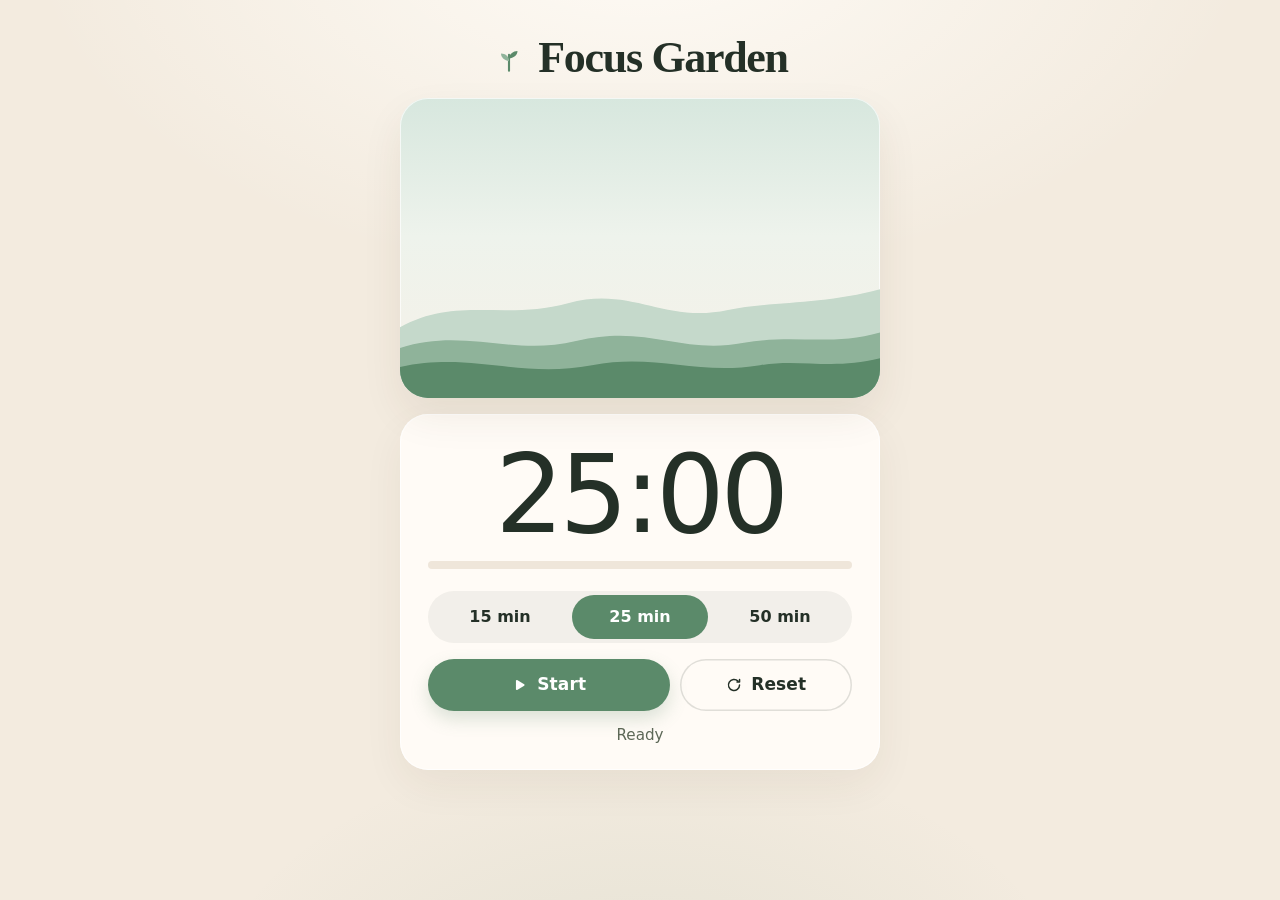
==== builds/focus-garden/index.html @ d76f350e "Add the Focus Garden plan and timer shell. Scaffold a plain HTML focus timer with duration choices, " ====
<!DOCTYPE html>
<html lang="en">
  <head>
    <meta charset="utf-8">
    <meta name="viewport" content="width=device-width, initial-scale=1">
    <meta name="theme-color" content="#f3ebdf">
    <title>Focus Garden</title>
    <link rel="icon" href="data:image/svg+xml,%3Csvg xmlns='http://www.w3.org/2000/svg' viewBox='0 0 32 32'%3E%3Cpath d='M16 28V13' stroke='%235B8A6A' stroke-width='2' stroke-linecap='round' fill='none'/%3E%3Cpath d='M16 19c-4-.6-7.5-3.2-7.5-7.2 4.2.2 6.6 2.4 7.5 5.6' fill='%238FB39A'/%3E%3Cpath d='M16 16.5c4-.7 8-3 8-7.2-4.4.3-6.8 2.6-8 5.8' fill='%235B8A6A'/%3E%3C/svg%3E">
    <link rel="stylesheet" href="styles.css">
  </head>
  <body>
    <main class="app" id="app" data-phase="idle">
      <header class="mast">
        <svg class="mark" viewBox="0 0 32 32" aria-hidden="true">
          <path d="M16 28V13" fill="none" stroke="#5B8A6A" stroke-width="2" stroke-linecap="round"></path>
          <path d="M16 19c-4-.6-7.5-3.2-7.5-7.2 4.2.2 6.6 2.4 7.5 5.6" fill="#8FB39A"></path>
          <path d="M16 16.5c4-.7 8-3 8-7.2-4.4.3-6.8 2.6-8 5.8" fill="#5B8A6A"></path>
        </svg>
        <h1>Focus Garden</h1>
      </header>

      <section id="scene" aria-label="Garden scene">
        <svg class="ground" viewBox="0 0 600 160" preserveAspectRatio="none" aria-hidden="true">
          <path fill="#c5d9cb" d="M0 78c70-36 130-8 210-28 80-20 120 24 200 8 50-10 120-6 190-24v126H0V78z"></path>
          <path fill="#8FB39A" d="M0 102c80-24 140 10 220-8 90-20 130 16 210 2 60-10 110 4 170-12v76H0v-58z"></path>
          <path fill="#5B8A6A" d="M0 124c90-18 150 14 240-2 80-14 130 12 210 0 50-8 90 6 150-8v46H0v-36z"></path>
        </svg>
      </section>

      <section class="panel" aria-labelledby="timer-heading">
        <h2 id="timer-heading" class="visually-hidden">Focus timer</h2>
        <time id="time" class="time" role="timer" aria-label="Time remaining" datetime="PT25M">25:00</time>
        <div
          id="track"
          class="track"
          role="progressbar"
          aria-valuemin="0"
          aria-valuemax="100"
          aria-valuenow="0"
          aria-label="Session progress"
        >
          <span class="track-fill"></span>
        </div>

        <div class="durations" id="durations" role="radiogroup" aria-label="Session length">
          <label class="duration">
            <input type="radio" name="minutes" value="15">
            <span>15 min</span>
          </label>
          <label class="duration">
            <input type="radio" name="minutes" value="25" checked>
            <span>25 min</span>
          </label>
          <label class="duration">
            <input type="radio" name="minutes" value="50">
            <span>50 min</span>
          </label>
        </div>

        <div class="controls">
          <button type="button" id="toggle" class="btn btn-primary" aria-pressed="false">
            <svg class="icon" id="icon-play" viewBox="0 0 24 24" aria-hidden="true">
              <path fill="currentColor" d="M8.2 5.35c-.72-.43-1.64.09-1.64.92v11.46c0 .83.92 1.35 1.64.92l9.35-5.73c.7-.43.7-1.41 0-1.84L8.2 5.35z"></path>
            </svg>
            <svg class="icon" id="icon-pause" viewBox="0 0 24 24" aria-hidden="true" hidden>
              <rect x="6" y="5" width="4.2" height="14" rx="1.3" fill="currentColor"></rect>
              <rect x="13.8" y="5" width="4.2" height="14" rx="1.3" fill="currentColor"></rect>
            </svg>
            <span id="toggle-label">Start</span>
          </button>
          <button type="button" id="reset" class="btn btn-ghost">
            <svg class="icon" viewBox="0 0 24 24" aria-hidden="true">
              <path fill="none" stroke="currentColor" stroke-width="2" stroke-linecap="round" stroke-linejoin="round" d="M19.4 12a7.4 7.4 0 1 1-2.05-5.15"></path>
              <path fill="none" stroke="currentColor" stroke-width="2" stroke-linecap="round" stroke-linejoin="round" d="M19.4 4.6V8h-3.4"></path>
            </svg>
            <span>Reset</span>
          </button>
        </div>
        <p id="status" class="phase" aria-live="polite">Ready</p>
      </section>
    </main>
    <script src="app.js"></script>
  </body>
</html>
---- builds/focus-garden/styles.css ----
:root {
  --bg: #f3ebdf;
  --ink: #243027;
  --muted: #5c6756;
  --sage: #5b8a6a;
  --sage-deep: #3f6b50;
  --sage-soft: #e4f0e7;
  --sage-mist: #d5e6dc;
  --paper: #fffbf6;
  --line: rgba(36, 48, 39, 0.14);
  --focus-progress: 0;
  --font-sans: Inter, "Avenir Next", "Segoe UI", "Helvetica Neue", system-ui, sans-serif;
  --font-serif: "Iowan Old Style", "Palatino Linotype", Palatino, "Liberation Serif", Georgia, serif;
  color-scheme: light;
}

*,
*::before,
*::after {
  box-sizing: border-box;
}

html,
body {
  margin: 0;
  min-height: 100%;
}

body {
  min-height: 100dvh;
  background-color: var(--bg);
  background-image:
    radial-gradient(900px 520px at 50% -8%, rgba(255, 252, 247, 0.95), transparent 68%),
    radial-gradient(640px 420px at 50% 115%, rgba(91, 138, 106, 0.1), transparent 70%);
  color: var(--ink);
  font-family: var(--font-sans);
  font-size: 16px;
  line-height: 1.4;
  -webkit-text-size-adjust: 100%;
  text-rendering: optimizeLegibility;
}

button,
input {
  font: inherit;
  color: inherit;
}

button {
  -webkit-tap-highlight-color: transparent;
}

::selection {
  background: #cfe0d4;
  color: var(--ink);
}

.app {
  width: min(100%, 32.5rem);
  margin: 0 auto;
  padding:
    calc(clamp(20px, 4vh, 56px) + env(safe-area-inset-top))
    20px
    calc(36px + env(safe-area-inset-bottom));
}

.mast {
  display: flex;
  align-items: center;
  justify-content: center;
  gap: 12px;
  margin: 0 0 18px;
}

.mark {
  width: 34px;
  height: 34px;
  flex: 0 0 auto;
}

.mast h1 {
  margin: 0;
  font-family: var(--font-serif);
  font-size: clamp(2rem, 6vw, 2.75rem);
  font-weight: 600;
  letter-spacing: -0.03em;
  line-height: 1;
}

#scene {
  position: relative;
  aspect-ratio: 16 / 10;
  border-radius: 28px;
  overflow: hidden;
  background: linear-gradient(180deg, #d7e7de 0%, #eef3ec 46%, #f6f1e8 100%);
  box-shadow:
    inset 0 0 0 1px rgba(255, 255, 255, 0.7),
    0 18px 40px rgba(72, 52, 24, 0.08);
}

.ground {
  position: absolute;
  left: 0;
  right: 0;
  bottom: 0;
  width: 100%;
  height: 46%;
  display: block;
}

.panel {
  margin-top: 16px;
  padding: 26px 18px 18px;
  border-radius: 28px;
  background: var(--paper);
  box-shadow:
    0 16px 40px rgba(72, 52, 24, 0.06),
    inset 0 0 0 1px rgba(255, 255, 255, 0.8);
}

.time {
  display: block;
  margin: 0;
  text-align: center;
  font-variant-numeric: tabular-nums;
  font-feature-settings: "tnum" 1;
  font-size: clamp(4.5rem, 16vw, 6.75rem);
  font-weight: 500;
  letter-spacing: -0.04em;
  line-height: 0.9;
  color: var(--ink);
}

.track {
  height: 8px;
  width: 100%;
  margin: 18px 0 0;
  border-radius: 999px;
  background: #efe6da;
  overflow: hidden;
}

.track-fill {
  display: block;
  height: 100%;
  width: 100%;
  border-radius: inherit;
  background: var(--sage);
  transform: scaleX(var(--focus-progress, 0));
  transform-origin: left center;
}

.durations {
  display: grid;
  grid-template-columns: repeat(3, 1fr);
  gap: 4px;
  margin-top: 22px;
  padding: 4px;
  border-radius: 999px;
  background: rgba(36, 48, 39, 0.06);
  transition: opacity 180ms ease;
}

.duration {
  position: relative;
  display: grid;
  place-items: center;
  min-height: 44px;
  border-radius: 999px;
  color: var(--ink);
  font-size: 1rem;
  font-weight: 600;
  font-variant-numeric: tabular-nums;
  cursor: pointer;
  transition: background-color 180ms ease, color 180ms ease;
}

.duration input {
  position: absolute;
  inset: 0;
  margin: 0;
  opacity: 0;
  cursor: inherit;
}

.duration:hover {
  background: rgba(91, 138, 106, 0.12);
}

.duration:has(input:checked) {
  background: var(--sage);
  color: #fff;
}

.duration:has(input:checked):hover {
  background: var(--sage-deep);
}

.duration:has(input:focus-visible) {
  outline: 2px solid var(--ink);
  outline-offset: 2px;
}

.durations.is-locked {
  opacity: 0.5;
}

.durations.is-locked .duration,
.durations.is-locked .duration input {
  cursor: not-allowed;
}

.durations.is-locked .duration:hover {
  background: transparent;
}

.durations.is-locked .duration:has(input:checked),
.durations.is-locked .duration:has(input:checked):hover {
  background: var(--sage);
  color: #fff;
}

.controls {
  display: grid;
  grid-template-columns: 1.4fr 1fr;
  gap: 10px;
  margin-top: 16px;
}

.btn {
  display: inline-flex;
  align-items: center;
  justify-content: center;
  gap: 8px;
  min-height: 52px;
  padding: 0 16px;
  border: 0;
  border-radius: 999px;
  font-size: 1.0625rem;
  font-weight: 600;
  letter-spacing: 0.01em;
  cursor: pointer;
  user-select: none;
  transition:
    background-color 180ms ease,
    color 180ms ease,
    transform 180ms ease,
    box-shadow 180ms ease;
}

.btn:hover:not(:disabled) {
  transform: translateY(-1px);
}

.btn:active:not(:disabled) {
  transform: translateY(0);
}

.btn:focus-visible {
  outline: 2px solid var(--ink);
  outline-offset: 3px;
}

.btn:disabled {
  cursor: not-allowed;
  transform: none;
}

.icon {
  width: 18px;
  height: 18px;
  flex: 0 0 auto;
}

.icon[hidden] {
  display: none;
}

.btn-primary {
  background: var(--sage);
  color: #fff;
  box-shadow: 0 8px 18px rgba(91, 138, 106, 0.22);
}

.btn-primary:hover:not(:disabled) {
  background: var(--sage-deep);
}

.btn-primary:disabled {
  background: #c5d5c9;
  color: #f7faf7;
  box-shadow: none;
}

.btn-ghost {
  background: transparent;
  color: var(--ink);
  box-shadow: inset 0 0 0 1.5px var(--line);
}

.btn-ghost:hover {
  background: var(--sage-soft);
}

.app[data-phase="complete"] .btn-ghost {
  background: var(--sage-soft);
  box-shadow: inset 0 0 0 1.5px var(--sage);
}

.phase {
  margin: 14px 0 0;
  min-height: 1.5em;
  text-align: center;
  font-size: 0.95rem;
  color: var(--muted);
  transition: color 180ms ease;
}

.app[data-phase="complete"] .phase {
  color: var(--sage-deep);
  font-weight: 600;
}

.visually-hidden {
  position: absolute;
  width: 1px;
  height: 1px;
  padding: 0;
  margin: -1px;
  overflow: hidden;
  clip: rect(0, 0, 0, 0);
  white-space: nowrap;
  border: 0;
}

@media (min-width: 720px) {
  .panel {
    padding: 32px 28px 22px;
  }
}

@media (prefers-reduced-motion: reduce) {
  *,
  *::before,
  *::after {
    transition: none !important;
  }
}
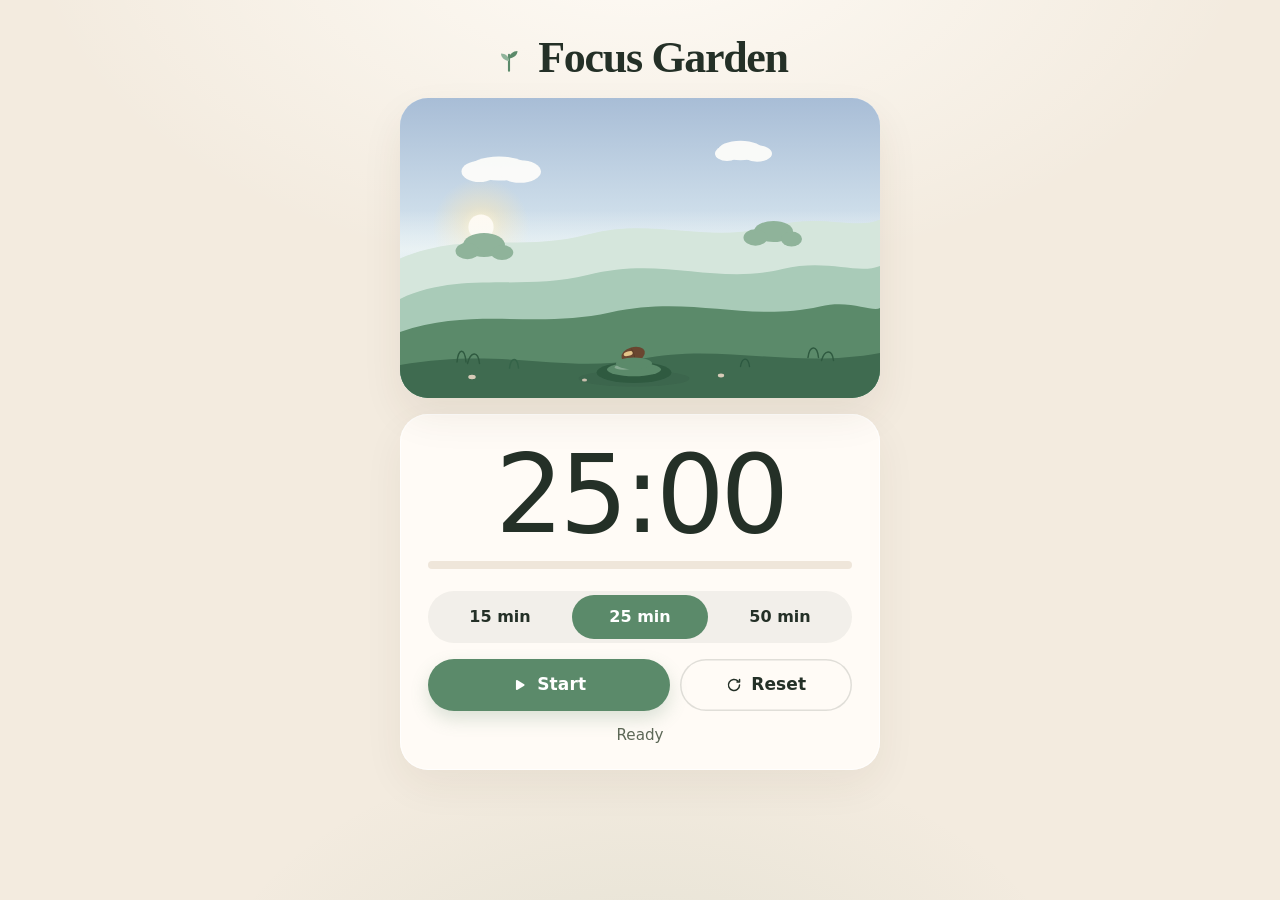
==== commit 320935a7: "Add a progress-driven garden scene to Focus Garden Replace the placeholder hills with an inline SVG " ====
--- a/builds/focus-garden/index.html
+++ b/builds/focus-garden/index.html
@@ -19,11 +19,316 @@
         <h1>Focus Garden</h1>
       </header>
 
-      <section id="scene" aria-label="Garden scene">
-        <svg class="ground" viewBox="0 0 600 160" preserveAspectRatio="none" aria-hidden="true">
-          <path fill="#c5d9cb" d="M0 78c70-36 130-8 210-28 80-20 120 24 200 8 50-10 120-6 190-24v126H0V78z"></path>
-          <path fill="#8FB39A" d="M0 102c80-24 140 10 220-8 90-20 130 16 210 2 60-10 110 4 170-12v76H0v-58z"></path>
-          <path fill="#5B8A6A" d="M0 124c90-18 150 14 240-2 80-14 130 12 210 0 50-8 90 6 150-8v46H0v-36z"></path>
+      <section id="scene" aria-label="Garden scene" data-stage="seed" data-critters="">
+        <p id="scene-status" class="visually-hidden" aria-live="polite">A seed rests in the soil.</p>
+        <svg class="scene-art" viewBox="0 0 640 400" preserveAspectRatio="xMidYMid slice" aria-hidden="true">
+          <defs>
+            <linearGradient id="fg-sky-morning" x1="0" y1="0" x2="0" y2="1">
+              <stop offset="0%" stop-color="#A8BDD6"></stop>
+              <stop offset="46%" stop-color="#D5E4EE"></stop>
+              <stop offset="100%" stop-color="#E7F2EA"></stop>
+            </linearGradient>
+            <linearGradient id="fg-sky-midday" x1="0" y1="0" x2="0" y2="1">
+              <stop offset="0%" stop-color="#6EB4E2"></stop>
+              <stop offset="42%" stop-color="#C9EEE6"></stop>
+              <stop offset="100%" stop-color="#F4F7EE"></stop>
+            </linearGradient>
+            <linearGradient id="fg-sky-evening" x1="0" y1="0" x2="0" y2="1">
+              <stop offset="0%" stop-color="#EF9358"></stop>
+              <stop offset="34%" stop-color="#F6C592"></stop>
+              <stop offset="68%" stop-color="#F7E6CF"></stop>
+              <stop offset="100%" stop-color="#E4EFE4"></stop>
+            </linearGradient>
+            <radialGradient id="fg-sun-halo" cx="50%" cy="50%" r="50%">
+              <stop offset="0%" stop-color="#FFF6D8" stop-opacity="0.95"></stop>
+              <stop offset="42%" stop-color="#FFE7B0" stop-opacity="0.42"></stop>
+              <stop offset="100%" stop-color="#FFE7B0" stop-opacity="0"></stop>
+            </radialGradient>
+            <radialGradient id="fg-sun-warm" cx="50%" cy="50%" r="50%">
+              <stop offset="0%" stop-color="#FFB15A" stop-opacity="0.9"></stop>
+              <stop offset="48%" stop-color="#FF9442" stop-opacity="0.38"></stop>
+              <stop offset="100%" stop-color="#FF9442" stop-opacity="0"></stop>
+            </radialGradient>
+            <linearGradient id="fg-mist" x1="0" y1="0" x2="0" y2="1">
+              <stop offset="0%" stop-color="#F4F8F6" stop-opacity="0"></stop>
+              <stop offset="48%" stop-color="#F7FBF8" stop-opacity="0.8"></stop>
+              <stop offset="100%" stop-color="#F7FBF8" stop-opacity="0"></stop>
+            </linearGradient>
+          </defs>
+
+          <g class="sky sky-morning">
+            <rect width="640" height="400" fill="url(#fg-sky-morning)"></rect>
+          </g>
+          <g class="sky sky-midday">
+            <rect width="640" height="400" fill="url(#fg-sky-midday)"></rect>
+          </g>
+          <g class="sky sky-evening">
+            <rect width="640" height="400" fill="url(#fg-sky-evening)"></rect>
+          </g>
+
+          <g class="sun" transform="translate(108 172) scale(1.12)">
+            <circle class="sun-halo" r="58" fill="url(#fg-sun-halo)"></circle>
+            <circle class="sun-warm" r="58" fill="url(#fg-sun-warm)"></circle>
+            <circle class="sun-core" r="15" fill="#FFFAF2"></circle>
+          </g>
+
+          <g transform="translate(132 84)">
+            <g class="cloud cloud-a">
+              <ellipse cx="0" cy="10" rx="40" ry="16" fill="#FFFEFB"></ellipse>
+              <ellipse cx="-26" cy="14" rx="24" ry="14" fill="#FFFEFB"></ellipse>
+              <ellipse cx="28" cy="14" rx="28" ry="15" fill="#FFFEFB"></ellipse>
+            </g>
+          </g>
+          <g transform="translate(454 62)">
+            <g class="cloud cloud-b">
+              <ellipse cx="0" cy="8" rx="30" ry="13" fill="#FFFEFB"></ellipse>
+              <ellipse cx="22" cy="12" rx="20" ry="11" fill="#FFFEFB"></ellipse>
+              <ellipse cx="-18" cy="12" rx="16" ry="10" fill="#FFFEFB"></ellipse>
+            </g>
+          </g>
+
+          <rect class="mist" x="0" y="150" width="640" height="110" fill="url(#fg-mist)"></rect>
+
+          <g transform="translate(548 78)">
+            <g class="critter critter-bird">
+              <g class="critter-motion">
+                <path d="M12 0C22 -2 32 -10 34 -4C28 0 20 2 12 2Z" fill="#243027"></path>
+                <path d="M12 3C22 6 32 12 34 5C26 8 18 6 12 3Z" fill="#3F6B50"></path>
+                <ellipse cx="0" cy="2" rx="16" ry="9" fill="#243027"></ellipse>
+                <ellipse cx="-1" cy="5" rx="9" ry="5" fill="#F3EBDF"></ellipse>
+                <g class="bird-wing">
+                  <path d="M-1 0C8 1 12 10 3 12C-5 10 -9 4 -1 0Z" fill="#5B8A6A"></path>
+                </g>
+                <circle cx="-13" cy="-3" r="7.5" fill="#243027"></circle>
+                <path d="M-19 -3L-29 -1L-19 2.5Z" fill="#E7B15A"></path>
+                <circle cx="-15" cy="-4.4" r="1.7" fill="#FFFAF4"></circle>
+                <circle cx="-15.45" cy="-4.4" r="0.8" fill="#243027"></circle>
+              </g>
+            </g>
+          </g>
+
+          <path fill="#D5E6DC" d="M0 214C90 176 160 206 250 182C340 158 410 196 500 170C560 154 610 176 640 162V400H0V214Z"></path>
+          <g fill="#8FB39A">
+            <ellipse cx="112" cy="196" rx="28" ry="16"></ellipse>
+            <ellipse cx="90" cy="204" rx="16" ry="11"></ellipse>
+            <ellipse cx="136" cy="206" rx="15" ry="10"></ellipse>
+            <ellipse cx="498" cy="178" rx="26" ry="14"></ellipse>
+            <ellipse cx="474" cy="186" rx="16" ry="11"></ellipse>
+            <ellipse cx="522" cy="188" rx="14" ry="10"></ellipse>
+          </g>
+          <path fill="#A9CBB8" d="M0 268C80 230 160 258 250 236C350 210 420 250 510 228C570 214 610 236 640 224V400H0V268Z"></path>
+          <path fill="#5B8A6A" d="M0 312C100 278 180 308 280 286C390 262 460 300 560 278C600 268 630 286 640 280V400H0V312Z"></path>
+          <path fill="#3F6B50" d="M0 356C140 332 220 368 320 348C430 326 520 362 640 340V400H0V356Z"></path>
+          <rect class="ground-warm" x="0" y="250" width="640" height="150" fill="#F0A56A"></rect>
+
+          <g class="tufts" fill="none" stroke-linecap="round">
+            <path d="M76 352C78 334 86 332 88 352" stroke="#2F5A40" stroke-width="2"></path>
+            <path d="M90 354C94 338 104 336 106 354" stroke="#2F5A40" stroke-width="2"></path>
+            <path d="M146 360C148 346 156 344 158 360" stroke="#346348" stroke-width="2"></path>
+            <path d="M544 346C546 330 556 328 558 346" stroke="#2F5A40" stroke-width="2"></path>
+            <path d="M562 350C566 336 576 334 578 350" stroke="#2F5A40" stroke-width="2"></path>
+            <path d="M454 358C456 346 464 344 466 358" stroke="#2C5840" stroke-width="1.8"></path>
+          </g>
+          <g fill="#D7CBB8">
+            <ellipse cx="96" cy="372" rx="5" ry="3"></ellipse>
+            <ellipse cx="428" cy="370" rx="4.2" ry="2.6"></ellipse>
+            <ellipse cx="246" cy="376" rx="3.4" ry="2.1"></ellipse>
+          </g>
+
+          <ellipse cx="312" cy="374" rx="74" ry="11" fill="#243027" opacity="0.08"></ellipse>
+          <ellipse cx="312" cy="366" rx="50" ry="14" fill="#2F5A40"></ellipse>
+          <ellipse cx="312" cy="362" rx="36" ry="9" fill="#5B8A6A"></ellipse>
+          <ellipse cx="298" cy="359" rx="12" ry="3.2" fill="#EDF6F0" opacity="0.3"></ellipse>
+
+          <g class="plant plant-seed">
+            <g transform="rotate(-16 312 346)">
+              <ellipse cx="312" cy="342" rx="16" ry="10" fill="#6A4630"></ellipse>
+              <ellipse cx="306" cy="339" rx="6.2" ry="3" fill="#E4C48A"></ellipse>
+              <path d="M312 334C314 340 313 348 312 352" fill="none" stroke="#4A3018" stroke-width="1.1" stroke-linecap="round" opacity="0.4"></path>
+            </g>
+            <ellipse cx="312" cy="354" rx="24" ry="8" fill="#5B8A6A"></ellipse>
+          </g>
+
+          <g class="plant plant-sprout">
+            <g class="plant-sway">
+              <path d="M312 364C311 348 309 334 308 318" fill="none" stroke="#3F6B50" stroke-width="5.5" stroke-linecap="round"></path>
+              <path d="M312 364C311 348 309 334 308 318" fill="none" stroke="#9DC7AD" stroke-width="2" stroke-linecap="round" opacity="0.7"></path>
+              <ellipse cx="284" cy="312" rx="22" ry="8" fill="#3F6B50" transform="rotate(48 284 312)"></ellipse>
+              <ellipse cx="338" cy="308" rx="24" ry="8.5" fill="#2F5A40" transform="rotate(-42 338 308)"></ellipse>
+            </g>
+          </g>
+
+          <g class="plant plant-leaves">
+            <g class="plant-sway">
+              <path d="M312 364C311 348 309 334 308 318" fill="none" stroke="#3F6B50" stroke-width="5.5" stroke-linecap="round"></path>
+              <path d="M308 318C306 298 311 272 309 250" fill="none" stroke="#3F6B50" stroke-width="5.5" stroke-linecap="round"></path>
+              <path d="M312 364C311 348 309 334 308 318" fill="none" stroke="#9DC7AD" stroke-width="2" stroke-linecap="round" opacity="0.7"></path>
+              <path d="M308 318C306 298 311 272 309 250" fill="none" stroke="#9DC7AD" stroke-width="2" stroke-linecap="round" opacity="0.7"></path>
+              <ellipse cx="284" cy="312" rx="22" ry="8" fill="#3F6B50" transform="rotate(48 284 312)"></ellipse>
+              <ellipse cx="338" cy="308" rx="24" ry="8.5" fill="#2F5A40" transform="rotate(-42 338 308)"></ellipse>
+              <ellipse cx="258" cy="274" rx="30" ry="10" fill="#5B8A6A" transform="rotate(38 258 274)"></ellipse>
+              <ellipse cx="362" cy="260" rx="32" ry="10" fill="#3F6B50" transform="rotate(-36 362 260)"></ellipse>
+            </g>
+          </g>
+
+          <g class="plant plant-tall">
+            <g class="plant-sway">
+              <path d="M312 364C311 348 309 334 308 318" fill="none" stroke="#3F6B50" stroke-width="5.5" stroke-linecap="round"></path>
+              <path d="M308 318C306 298 311 272 309 250" fill="none" stroke="#3F6B50" stroke-width="5.5" stroke-linecap="round"></path>
+              <path d="M309 250C307 226 314 198 305 174" fill="none" stroke="#3F6B50" stroke-width="5.5" stroke-linecap="round"></path>
+              <path d="M312 364C311 348 309 334 308 318" fill="none" stroke="#9DC7AD" stroke-width="2" stroke-linecap="round" opacity="0.7"></path>
+              <path d="M308 318C306 298 311 272 309 250" fill="none" stroke="#9DC7AD" stroke-width="2" stroke-linecap="round" opacity="0.7"></path>
+              <path d="M309 250C307 226 314 198 305 174" fill="none" stroke="#9DC7AD" stroke-width="2" stroke-linecap="round" opacity="0.7"></path>
+              <ellipse cx="284" cy="312" rx="22" ry="8" fill="#3F6B50" transform="rotate(48 284 312)"></ellipse>
+              <ellipse cx="338" cy="308" rx="24" ry="8.5" fill="#2F5A40" transform="rotate(-42 338 308)"></ellipse>
+              <ellipse cx="258" cy="274" rx="30" ry="10" fill="#5B8A6A" transform="rotate(38 258 274)"></ellipse>
+              <ellipse cx="362" cy="260" rx="32" ry="10" fill="#3F6B50" transform="rotate(-36 362 260)"></ellipse>
+              <ellipse cx="256" cy="212" rx="28" ry="9" fill="#8FB39A" transform="rotate(44 256 212)"></ellipse>
+              <ellipse cx="358" cy="190" rx="30" ry="9.5" fill="#5B8A6A" transform="rotate(-40 358 190)"></ellipse>
+              <g class="bud" transform="translate(305 156)">
+                <path d="M0 12C-8 6-7-10 0-18C7-10 8 6 0 12Z" fill="#8FB39A"></path>
+                <path d="M0 12C-5 4-4-1 0-4C4-1 5 4 0 12Z" fill="#3F6B50"></path>
+              </g>
+              <g class="bud" transform="translate(346 188) scale(0.78)">
+                <path d="M0 12C-8 6-7-10 0-18C7-10 8 6 0 12Z" fill="#8FB39A"></path>
+                <path d="M0 12C-5 4-4-1 0-4C4-1 5 4 0 12Z" fill="#3F6B50"></path>
+              </g>
+              <g class="bud" transform="translate(258 208) scale(0.62)">
+                <path d="M0 12C-8 6-7-10 0-18C7-10 8 6 0 12Z" fill="#8FB39A"></path>
+                <path d="M0 12C-5 4-4-1 0-4C4-1 5 4 0 12Z" fill="#3F6B50"></path>
+              </g>
+            </g>
+          </g>
+
+          <g class="plant plant-bloom">
+            <g class="plant-sway">
+              <path d="M312 364C311 348 309 334 308 318" fill="none" stroke="#3F6B50" stroke-width="5.5" stroke-linecap="round"></path>
+              <path d="M308 318C306 298 311 272 309 250" fill="none" stroke="#3F6B50" stroke-width="5.5" stroke-linecap="round"></path>
+              <path d="M309 250C307 226 314 198 305 174" fill="none" stroke="#3F6B50" stroke-width="5.5" stroke-linecap="round"></path>
+              <path d="M312 364C311 348 309 334 308 318" fill="none" stroke="#9DC7AD" stroke-width="2" stroke-linecap="round" opacity="0.7"></path>
+              <path d="M308 318C306 298 311 272 309 250" fill="none" stroke="#9DC7AD" stroke-width="2" stroke-linecap="round" opacity="0.7"></path>
+              <path d="M309 250C307 226 314 198 305 174" fill="none" stroke="#9DC7AD" stroke-width="2" stroke-linecap="round" opacity="0.7"></path>
+              <ellipse cx="284" cy="312" rx="22" ry="8" fill="#3F6B50" transform="rotate(48 284 312)"></ellipse>
+              <ellipse cx="338" cy="308" rx="24" ry="8.5" fill="#2F5A40" transform="rotate(-42 338 308)"></ellipse>
+              <ellipse cx="258" cy="274" rx="30" ry="10" fill="#5B8A6A" transform="rotate(38 258 274)"></ellipse>
+              <ellipse cx="362" cy="260" rx="32" ry="10" fill="#3F6B50" transform="rotate(-36 362 260)"></ellipse>
+              <ellipse cx="256" cy="212" rx="28" ry="9" fill="#8FB39A" transform="rotate(44 256 212)"></ellipse>
+              <ellipse cx="358" cy="190" rx="30" ry="9.5" fill="#5B8A6A" transform="rotate(-40 358 190)"></ellipse>
+              <circle cx="248" cy="272" r="2.1" fill="#F7FBF8" opacity="0.85"></circle>
+              <circle cx="376" cy="240" r="1.7" fill="#F7FBF8" opacity="0.8"></circle>
+              <g class="bloom-cluster">
+                <g class="flower" transform="translate(305 150)">
+                  <ellipse cy="10" rx="6.5" ry="4" fill="#3F6B50"></ellipse>
+                  <path fill="#FFFAF4" d="M0 3C7-6 8-18 0-28C-8-18-7-6 0 3Z"></path>
+                  <path fill="#F6F1E6" d="M0 3C7-6 8-18 0-28C-8-18-7-6 0 3Z" transform="rotate(72)"></path>
+                  <path fill="#FFFAF4" d="M0 3C7-6 8-18 0-28C-8-18-7-6 0 3Z" transform="rotate(144)"></path>
+                  <path fill="#F4EEE4" d="M0 3C7-6 8-18 0-28C-8-18-7-6 0 3Z" transform="rotate(216)"></path>
+                  <path fill="#FFFAF4" d="M0 3C7-6 8-18 0-28C-8-18-7-6 0 3Z" transform="rotate(288)"></path>
+                  <circle r="6.5" fill="#5B8A6A"></circle>
+                  <circle cy="-0.6" r="2.6" fill="#F0D48A"></circle>
+                </g>
+                <g class="flower" transform="translate(346 184) scale(0.78)">
+                  <ellipse cy="10" rx="6.5" ry="4" fill="#3F6B50"></ellipse>
+                  <path fill="#FFFAF4" d="M0 3C7-6 8-18 0-28C-8-18-7-6 0 3Z"></path>
+                  <path fill="#F6F1E6" d="M0 3C7-6 8-18 0-28C-8-18-7-6 0 3Z" transform="rotate(72)"></path>
+                  <path fill="#FFFAF4" d="M0 3C7-6 8-18 0-28C-8-18-7-6 0 3Z" transform="rotate(144)"></path>
+                  <path fill="#F4EEE4" d="M0 3C7-6 8-18 0-28C-8-18-7-6 0 3Z" transform="rotate(216)"></path>
+                  <path fill="#FFFAF4" d="M0 3C7-6 8-18 0-28C-8-18-7-6 0 3Z" transform="rotate(288)"></path>
+                  <circle r="6.5" fill="#5B8A6A"></circle>
+                  <circle cy="-0.6" r="2.6" fill="#F0D48A"></circle>
+                </g>
+                <g class="flower" transform="translate(258 204) scale(0.62)">
+                  <ellipse cy="10" rx="6.5" ry="4" fill="#3F6B50"></ellipse>
+                  <path fill="#FFFAF4" d="M0 3C7-6 8-18 0-28C-8-18-7-6 0 3Z"></path>
+                  <path fill="#F6F1E6" d="M0 3C7-6 8-18 0-28C-8-18-7-6 0 3Z" transform="rotate(72)"></path>
+                  <path fill="#FFFAF4" d="M0 3C7-6 8-18 0-28C-8-18-7-6 0 3Z" transform="rotate(144)"></path>
+                  <path fill="#F4EEE4" d="M0 3C7-6 8-18 0-28C-8-18-7-6 0 3Z" transform="rotate(216)"></path>
+                  <path fill="#FFFAF4" d="M0 3C7-6 8-18 0-28C-8-18-7-6 0 3Z" transform="rotate(288)"></path>
+                  <circle r="6.5" fill="#5B8A6A"></circle>
+                  <circle cy="-0.6" r="2.6" fill="#F0D48A"></circle>
+                </g>
+              </g>
+            </g>
+          </g>
+
+          <g class="fallen-petals">
+            <ellipse cx="268" cy="366" rx="8" ry="3.8" fill="#FFFAF4" transform="rotate(-24 268 366)"></ellipse>
+            <ellipse cx="362" cy="370" rx="7" ry="3.4" fill="#F3E6D4" transform="rotate(18 362 370)"></ellipse>
+          </g>
+
+          <g transform="translate(108 348) scale(1.22)">
+            <g class="critter critter-snail">
+              <g class="critter-motion">
+                <ellipse cx="6" cy="12" rx="16" ry="3.2" fill="#243027" opacity="0.1"></ellipse>
+                <path d="M-4 8C6 8 14 7 26 5" fill="none" stroke="#7D9E86" stroke-width="5" stroke-linecap="round"></path>
+                <path d="M20 4C23 -2 24 -8 21 -10" fill="none" stroke="#7D9E86" stroke-width="1.7" stroke-linecap="round"></path>
+                <circle cx="21" cy="-11" r="1.15" fill="#243027"></circle>
+                <path d="M14 5C16 -1 17 -5 15 -7" fill="none" stroke="#7D9E86" stroke-width="1.45" stroke-linecap="round"></path>
+                <circle cx="15" cy="-8" r="1" fill="#243027"></circle>
+                <circle cx="2" cy="1" r="12" fill="#5B8A6A"></circle>
+                <circle cx="2" cy="1" r="7" fill="none" stroke="#E7F3EB" stroke-width="1.7"></circle>
+                <circle cx="0" cy="2" r="2.6" fill="none" stroke="#E7F3EB" stroke-width="1.25"></circle>
+              </g>
+            </g>
+          </g>
+
+          <g transform="translate(198 354) scale(1.18)">
+            <g class="critter critter-beetle">
+              <g class="critter-motion">
+                <ellipse cx="0" cy="11" rx="12" ry="3" fill="#243027" opacity="0.1"></ellipse>
+                <ellipse cx="0" cy="2" rx="13" ry="8.5" fill="#5B8A6A"></ellipse>
+                <ellipse cx="-1" cy="1" rx="9" ry="6" fill="#3F6B50"></ellipse>
+                <path d="M0 -5V9" stroke="#2F5A40" stroke-width="1.1" opacity="0.55"></path>
+                <circle cx="4" cy="-1" r="1.5" fill="#F4F7F2" opacity="0.85"></circle>
+                <circle cx="-5" cy="0" r="1.25" fill="#F4F7F2" opacity="0.75"></circle>
+                <circle cx="11" cy="0" r="4.6" fill="#243027"></circle>
+                <circle cx="12.3" cy="-0.8" r="1" fill="#FFFFFF"></circle>
+                <path d="M-7 8L-12 14M-1 9L-2 15M7 8L11 14" fill="none" stroke="#243027" stroke-width="1.35" stroke-linecap="round"></path>
+              </g>
+            </g>
+          </g>
+
+          <g transform="translate(168 150)">
+            <g class="critter critter-butterfly">
+              <g class="critter-motion">
+                <g class="wing wing-left">
+                  <ellipse cx="-16" cy="-8" rx="18" ry="12" fill="#8FB39A"></ellipse>
+                  <ellipse cx="-13" cy="8" rx="13" ry="10" fill="#5B8A6A"></ellipse>
+                  <ellipse cx="-16" cy="-8" rx="7" ry="5" fill="#F7F3EA" opacity="0.75"></ellipse>
+                </g>
+                <g class="wing wing-right">
+                  <ellipse cx="16" cy="-8" rx="18" ry="12" fill="#8FB39A"></ellipse>
+                  <ellipse cx="13" cy="8" rx="13" ry="10" fill="#5B8A6A"></ellipse>
+                  <ellipse cx="16" cy="-8" rx="7" ry="5" fill="#F7F3EA" opacity="0.75"></ellipse>
+                </g>
+                <rect x="-1.4" y="-14" width="2.8" height="26" rx="1.4" fill="#243027"></rect>
+                <circle cy="-15" r="2.2" fill="#243027"></circle>
+                <path d="M-1 -16C-5 -23 -9 -23 -9 -18" fill="none" stroke="#243027" stroke-width="1.1" stroke-linecap="round"></path>
+                <path d="M1 -16C5 -23 9 -23 9 -18" fill="none" stroke="#243027" stroke-width="1.1" stroke-linecap="round"></path>
+              </g>
+            </g>
+          </g>
+
+          <g class="critter critter-firefly">
+            <g transform="translate(236 124)">
+              <g class="firefly">
+                <circle class="firefly-glow" r="14" fill="#FFF4C8"></circle>
+                <circle r="2.5" fill="#FFFAF0"></circle>
+              </g>
+            </g>
+            <g transform="translate(404 168)">
+              <g class="firefly">
+                <circle class="firefly-glow" r="12" fill="#FFF4C8"></circle>
+                <circle r="2.2" fill="#FFFAF0"></circle>
+              </g>
+            </g>
+            <g transform="translate(360 96)">
+              <g class="firefly">
+                <circle class="firefly-glow" r="10" fill="#FFF4C8"></circle>
+                <circle r="2" fill="#FFFAF0"></circle>
+              </g>
+            </g>
+          </g>
         </svg>
       </section>
 
--- a/builds/focus-garden/styles.css
+++ b/builds/focus-garden/styles.css
@@ -1,3 +1,9 @@
+@property --focus-progress {
+  syntax: "<number>";
+  inherits: true;
+  initial-value: 0;
+}
+
 :root {
   --bg: #f3ebdf;
   --ink: #243027;
@@ -92,20 +98,270 @@
   aspect-ratio: 16 / 10;
   border-radius: 28px;
   overflow: hidden;
-  background: linear-gradient(180deg, #d7e7de 0%, #eef3ec 46%, #f6f1e8 100%);
+  background: #c5d6e6;
   box-shadow:
     inset 0 0 0 1px rgba(255, 255, 255, 0.7),
     0 18px 40px rgba(72, 52, 24, 0.08);
-}
-
-.ground {
+  user-select: none;
+}
+
+.scene-art {
   position: absolute;
-  left: 0;
-  right: 0;
-  bottom: 0;
+  inset: 0;
   width: 100%;
-  height: 46%;
+  height: 100%;
   display: block;
+  pointer-events: none;
+}
+
+/* Sky crossfades with session progress: morning → midday → late day. */
+.sky-morning {
+  opacity: clamp(0, calc(1 - var(--focus-progress) * 1.55), 1);
+}
+
+.sky-midday {
+  opacity: clamp(0, min(
+    calc(var(--focus-progress) / 0.28),
+    calc((0.92 - var(--focus-progress)) / 0.34)
+  ), 1);
+}
+
+.sky-evening {
+  opacity: clamp(0, calc((var(--focus-progress) - 0.42) / 0.58), 1);
+}
+
+.sun-warm {
+  opacity: clamp(0, calc((var(--focus-progress) - 0.38) / 0.62), 1);
+}
+
+.cloud-a,
+.cloud-b {
+  opacity: calc(0.92 - var(--focus-progress) * 0.28);
+}
+
+.cloud-a {
+  animation: drift 36s ease-in-out infinite;
+}
+
+.cloud-b {
+  animation: drift 48s ease-in-out infinite reverse;
+}
+
+.mist {
+  opacity: clamp(0, calc(0.72 - var(--focus-progress) * 1.7), 0.72);
+}
+
+.ground-warm {
+  opacity: clamp(0, calc((var(--focus-progress) - 0.5) * 0.5), 0.26);
+}
+
+/* Plant stages overlap slightly so the handoff is a crossfade, not a cut.
+   seed 0–15%, sprout 15–35%, leaves 35–55%, tall 55–75%, bloom 75–100%. */
+.plant-seed {
+  opacity: clamp(0, calc((0.18 - var(--focus-progress)) / 0.08), 1);
+}
+
+.plant-sprout {
+  opacity: clamp(0, min(
+    calc((var(--focus-progress) - 0.1) / 0.08),
+    calc((0.4 - var(--focus-progress)) / 0.08)
+  ), 1);
+}
+
+.plant-leaves {
+  opacity: clamp(0, min(
+    calc((var(--focus-progress) - 0.32) / 0.08),
+    calc((0.58 - var(--focus-progress)) / 0.08)
+  ), 1);
+}
+
+.plant-tall {
+  opacity: clamp(0, min(
+    calc((var(--focus-progress) - 0.5) / 0.08),
+    calc((0.74 - var(--focus-progress)) / 0.06)
+  ), 1);
+}
+
+.plant-bloom {
+  opacity: clamp(0, calc((var(--focus-progress) - 0.66) / 0.08), 1);
+}
+
+.plant-sway {
+  transform-box: fill-box;
+  transform-origin: 50% 100%;
+  animation: sway 8.5s ease-in-out infinite;
+}
+
+.bloom-cluster {
+  transform-box: fill-box;
+  transform-origin: center;
+}
+
+.fallen-petals {
+  opacity: clamp(0, calc((var(--focus-progress) - 0.9) / 0.08), 1);
+}
+
+.critter-beetle {
+  opacity: clamp(0, calc((var(--focus-progress) - 0.12) / 0.08), 1);
+}
+
+.critter-snail {
+  opacity: clamp(0, calc((var(--focus-progress) - 0.32) / 0.08), 1);
+}
+
+.critter-butterfly {
+  opacity: clamp(0, calc((var(--focus-progress) - 0.52) / 0.08), 1);
+}
+
+.critter-bird {
+  opacity: clamp(0, calc((var(--focus-progress) - 0.72) / 0.08), 1);
+}
+
+.critter-firefly {
+  opacity: clamp(0, calc((var(--focus-progress) - 0.88) / 0.1), 1);
+}
+
+.critter-butterfly .critter-motion {
+  animation: bob 3.2s ease-in-out infinite;
+}
+
+.critter-bird .critter-motion {
+  animation: bob 4.4s ease-in-out infinite;
+}
+
+.critter-beetle .critter-motion {
+  animation: scuttle 3.8s ease-in-out infinite;
+}
+
+.critter-snail .critter-motion {
+  animation: crawl 7s ease-in-out infinite;
+}
+
+.wing-left,
+.wing-right {
+  transform-box: fill-box;
+  animation: flutter 1.15s ease-in-out infinite;
+}
+
+.wing-left {
+  transform-origin: right center;
+}
+
+.wing-right {
+  transform-origin: left center;
+}
+
+.bird-wing {
+  transform-box: fill-box;
+  transform-origin: 20% 40%;
+  animation: flap 1.8s ease-in-out infinite;
+}
+
+.firefly {
+  animation: bob 4.6s ease-in-out infinite;
+}
+
+.critter-firefly > g:nth-child(2) .firefly {
+  animation-duration: 5.4s;
+  animation-delay: -1.4s;
+}
+
+.critter-firefly > g:nth-child(3) .firefly {
+  animation-duration: 3.8s;
+  animation-delay: -2.1s;
+}
+
+.firefly-glow {
+  opacity: 0.45;
+  animation: glow 2.6s ease-in-out infinite;
+}
+
+.critter-firefly > g:nth-child(2) .firefly-glow {
+  animation-delay: -0.8s;
+}
+
+.critter-firefly > g:nth-child(3) .firefly-glow {
+  animation-delay: -1.7s;
+}
+
+#scene.is-complete .bloom-cluster {
+  animation: bloom-pulse 1.35s ease;
+}
+
+#scene.is-complete .critter-butterfly .critter-motion {
+  animation: perk 0.95s ease, bob 3.2s ease-in-out 0.95s infinite;
+}
+
+#scene.is-complete .critter-bird .critter-motion {
+  animation: perk 0.95s ease, bob 4.4s ease-in-out 0.95s infinite;
+}
+
+#scene.is-complete .critter-beetle .critter-motion {
+  animation: perk 0.95s ease, scuttle 3.8s ease-in-out 0.95s infinite;
+}
+
+#scene.is-complete .critter-snail .critter-motion {
+  animation: perk 0.95s ease, crawl 7s ease-in-out 0.95s infinite;
+}
+
+@keyframes drift {
+  0%,
+  100% { transform: translate3d(0, 0, 0); }
+  50% { transform: translate3d(18px, 3px, 0); }
+}
+
+@keyframes sway {
+  0%,
+  100% { transform: rotate(-1.1deg); }
+  50% { transform: rotate(1.25deg); }
+}
+
+@keyframes bloom-pulse {
+  0% { transform: scale(1); }
+  38% { transform: scale(1.07); }
+  100% { transform: scale(1); }
+}
+
+@keyframes bob {
+  0%,
+  100% { transform: translateY(0); }
+  50% { transform: translateY(-6px); }
+}
+
+@keyframes scuttle {
+  0%,
+  100% { transform: translateX(0); }
+  50% { transform: translateX(5px); }
+}
+
+@keyframes crawl {
+  0%,
+  100% { transform: translateX(0); }
+  50% { transform: translateX(8px); }
+}
+
+@keyframes flutter {
+  0%,
+  100% { transform: scaleX(1); }
+  50% { transform: scaleX(0.72); }
+}
+
+@keyframes flap {
+  0%,
+  100% { transform: rotate(0deg); }
+  50% { transform: rotate(-14deg); }
+}
+
+@keyframes glow {
+  0%,
+  100% { opacity: 0.28; }
+  50% { opacity: 0.85; }
+}
+
+@keyframes perk {
+  0% { transform: translateY(0) scale(1); }
+  40% { transform: translateY(-7px) scale(1.05); }
+  100% { transform: translateY(0) scale(1); }
 }
 
 .panel {
@@ -344,5 +600,6 @@
   *::before,
   *::after {
     transition: none !important;
+    animation: none !important;
   }
 }
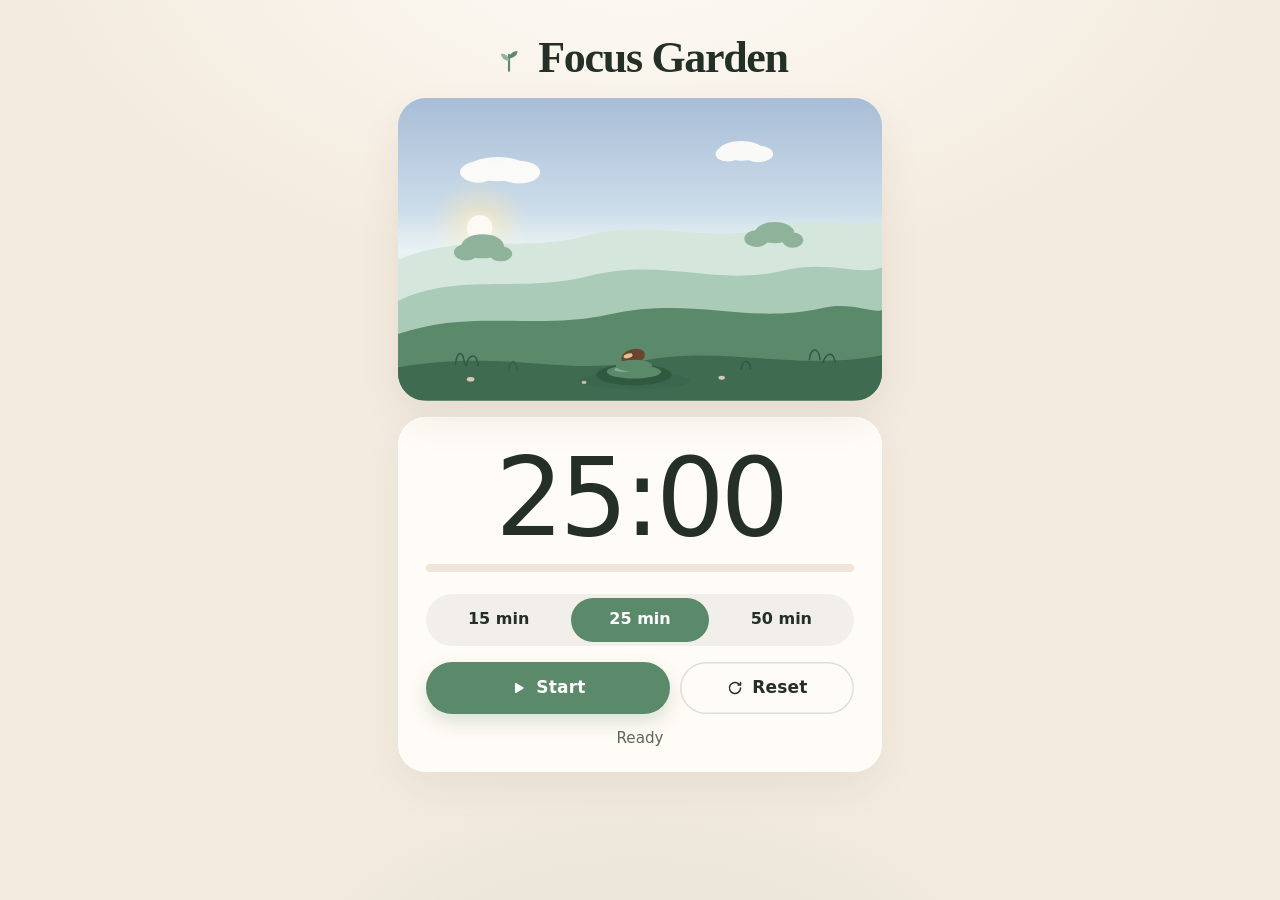
==== commit daab0652: "Focus Garden: polish motion, mobile layout, and session complete Ease idle progress jumps so the gar" ====
--- a/builds/focus-garden/index.html
+++ b/builds/focus-garden/index.html
@@ -381,7 +381,7 @@
             <span>Reset</span>
           </button>
         </div>
-        <p id="status" class="phase" aria-live="polite">Ready</p>
+        <p id="status" class="phase" aria-live="polite" aria-atomic="true">Ready</p>
       </section>
     </main>
     <script src="app.js"></script>
--- a/builds/focus-garden/styles.css
+++ b/builds/focus-garden/styles.css
@@ -30,6 +30,7 @@
 body {
   margin: 0;
   min-height: 100%;
+  overflow-x: clip;
 }
 
 body {
@@ -65,9 +66,10 @@
   width: min(100%, 32.5rem);
   margin: 0 auto;
   padding:
-    calc(clamp(20px, 4vh, 56px) + env(safe-area-inset-top))
-    20px
-    calc(36px + env(safe-area-inset-bottom));
+    calc(clamp(16px, 4vh, 56px) + env(safe-area-inset-top, 0px))
+    calc(18px + env(safe-area-inset-right, 0px))
+    calc(28px + env(safe-area-inset-bottom, 0px))
+    calc(18px + env(safe-area-inset-left, 0px));
 }
 
 .mast {
@@ -96,6 +98,7 @@
 #scene {
   position: relative;
   aspect-ratio: 16 / 10;
+  max-width: 100%;
   border-radius: 28px;
   overflow: hidden;
   background: #c5d6e6;
@@ -103,6 +106,33 @@
     inset 0 0 0 1px rgba(255, 255, 255, 0.7),
     0 18px 40px rgba(72, 52, 24, 0.08);
   user-select: none;
+  transition: box-shadow 700ms ease;
+}
+
+#scene::after {
+  content: "";
+  position: absolute;
+  inset: 0;
+  z-index: 2;
+  border-radius: inherit;
+  pointer-events: none;
+  opacity: 0;
+  background:
+    radial-gradient(ellipse 46% 40% at 50% 34%, rgba(255, 248, 224, 0.72), rgba(255, 248, 224, 0) 68%),
+    linear-gradient(to top, rgba(91, 138, 106, 0.16), transparent 34%);
+  transition: opacity 520ms ease;
+}
+
+#scene.is-complete {
+  box-shadow:
+    inset 0 0 0 1px rgba(255, 255, 255, 0.88),
+    0 0 0 5px rgba(91, 138, 106, 0.16),
+    0 18px 40px rgba(72, 52, 24, 0.08);
+}
+
+#scene.is-complete::after {
+  opacity: 0.78;
+  animation: complete-glow 1.7s ease;
 }
 
 .scene-art {
@@ -285,7 +315,9 @@
 }
 
 #scene.is-complete .bloom-cluster {
-  animation: bloom-pulse 1.35s ease;
+  transform-box: fill-box;
+  transform-origin: center;
+  animation: bloom-pulse 1.45s ease;
 }
 
 #scene.is-complete .critter-butterfly .critter-motion {
@@ -318,8 +350,19 @@
 
 @keyframes bloom-pulse {
   0% { transform: scale(1); }
-  38% { transform: scale(1.07); }
+  36% { transform: scale(1.08); }
   100% { transform: scale(1); }
+}
+
+@keyframes complete-glow {
+  0% { opacity: 0; }
+  42% { opacity: 1; }
+  100% { opacity: 0.78; }
+}
+
+@keyframes status-in {
+  from { opacity: 0; transform: translateY(4px); }
+  to { opacity: 1; transform: none; }
 }
 
 @keyframes bob {
@@ -427,7 +470,9 @@
   font-size: 1rem;
   font-weight: 600;
   font-variant-numeric: tabular-nums;
+  white-space: nowrap;
   cursor: pointer;
+  touch-action: manipulation;
   transition: background-color 180ms ease, color 180ms ease;
 }
 
@@ -489,6 +534,7 @@
   justify-content: center;
   gap: 8px;
   min-height: 52px;
+  min-width: 44px;
   padding: 0 16px;
   border: 0;
   border-radius: 999px;
@@ -497,6 +543,7 @@
   letter-spacing: 0.01em;
   cursor: pointer;
   user-select: none;
+  touch-action: manipulation;
   transition:
     background-color 180ms ease,
     color 180ms ease,
@@ -543,8 +590,8 @@
 }
 
 .btn-primary:disabled {
-  background: #c5d5c9;
-  color: #f7faf7;
+  background: #e4efe7;
+  color: #3f5346;
   box-shadow: none;
 }
 
@@ -558,9 +605,14 @@
   background: var(--sage-soft);
 }
 
-.app[data-phase="complete"] .btn-ghost {
-  background: var(--sage-soft);
-  box-shadow: inset 0 0 0 1.5px var(--sage);
+.app[data-phase="complete"] #reset {
+  background: var(--sage);
+  color: #fff;
+  box-shadow: 0 8px 18px rgba(91, 138, 106, 0.22);
+}
+
+.app[data-phase="complete"] #reset:hover {
+  background: var(--sage-deep);
 }
 
 .phase {
@@ -575,6 +627,7 @@
 .app[data-phase="complete"] .phase {
   color: var(--sage-deep);
   font-weight: 600;
+  animation: status-in 560ms ease;
 }
 
 .visually-hidden {
@@ -589,9 +642,52 @@
   border: 0;
 }
 
+.critter-beetle .critter-motion,
+.critter-snail .critter-motion,
+.critter-butterfly .critter-motion,
+.critter-bird .critter-motion,
+.wing-left,
+.wing-right,
+.bird-wing,
+.firefly,
+.firefly-glow {
+  animation-play-state: paused;
+}
+
+#scene[data-critters~="beetle"] .critter-beetle .critter-motion,
+#scene[data-critters~="snail"] .critter-snail .critter-motion,
+#scene[data-critters~="butterfly"] .critter-butterfly .critter-motion,
+#scene[data-critters~="butterfly"] .wing-left,
+#scene[data-critters~="butterfly"] .wing-right,
+#scene[data-critters~="bird"] .critter-bird .critter-motion,
+#scene[data-critters~="bird"] .bird-wing,
+#scene[data-critters~="firefly"] .firefly,
+#scene[data-critters~="firefly"] .firefly-glow {
+  animation-play-state: running;
+}
+
 @media (min-width: 720px) {
   .panel {
     padding: 32px 28px 22px;
+  }
+}
+
+@media (max-width: 430px) {
+  .mast {
+    margin-bottom: 14px;
+  }
+
+  .panel {
+    margin-top: 12px;
+    padding: 22px 16px 16px;
+  }
+
+  .time {
+    font-size: clamp(4.25rem, 18vw, 5.5rem);
+  }
+
+  .controls {
+    gap: 8px;
   }
 }
 
